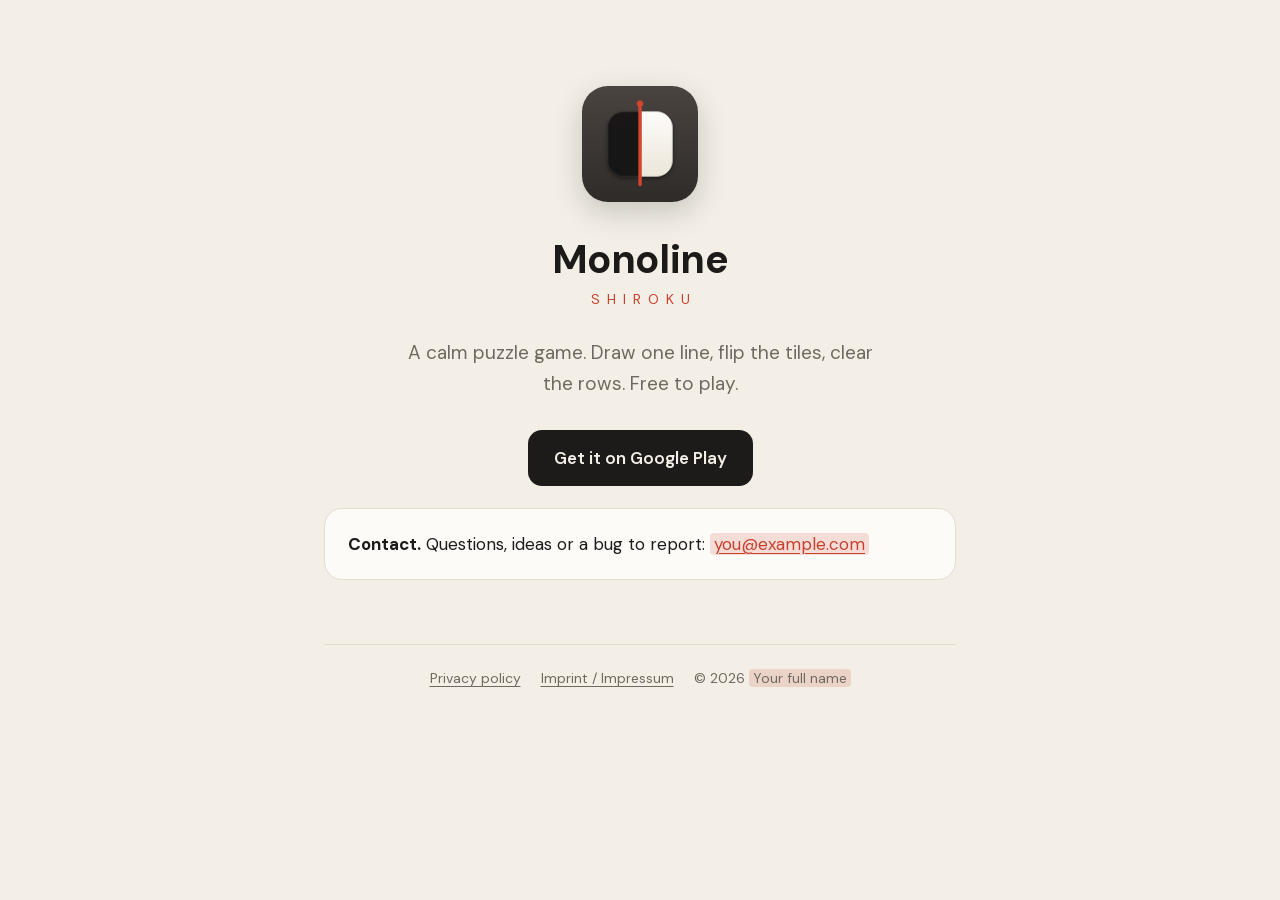
==== index.html @ 10d07a98 "Add files via upload" ====
<!DOCTYPE html>
<html lang="en">
<head>
<meta charset="utf-8">
<meta name="viewport" content="width=device-width, initial-scale=1">
<title>Monoline – Shiroku</title>
<meta name="description" content="A calm puzzle game about drawing one line and flipping tiles.">
<link rel="icon" type="image/svg+xml" href="favicon.svg">
<link rel="stylesheet" href="style.css">
</head>
<body>
<main>
  <section class="hero">
    <img src="icon.png" alt="Monoline – Shiroku app icon">
    <h1>Monoline</h1>
    <div class="sub">Shiroku</div>
    <p class="lead">A calm puzzle game. Draw one line, flip the tiles, clear the rows. Free to play.</p>
    <a class="button" href="#" id="playLink">Get it on Google Play</a>
  </section>
  <div class="card">
    <p><strong>Contact.</strong> Questions, ideas or a bug to report: <a href="mailto:you@example.com" class="fill">you@example.com</a></p>
  </div>
  <footer>
    <a href="privacy.html">Privacy policy</a>
    <a href="imprint.html">Imprint / Impressum</a>
    <span>© 2026 <span class="fill">Your full name</span></span>
  </footer>
</main>
</body>
</html>
---- style.css ----
@font-face { font-family: "DM Sans"; src: url(fonts/dm-sans.woff) format("woff"); font-weight: 400 800; font-display: swap; }
:root { --bg: #f3efe6; --text: #1c1b1a; --muted: #6f6a61; --line: #c8402f; --soft: #e2dccf; --card: #fcfbf8; }
@media (prefers-color-scheme: dark) { :root { --bg: #151413; --text: #ece8df; --muted: #a39d92; --line: #e0533f; --soft: #2b2927; --card: #1d1c1a; } }
* { box-sizing: border-box; }
html { -webkit-text-size-adjust: 100%; }
body { margin: 0; background: var(--bg); color: var(--text); font: 17px/1.65 "DM Sans", system-ui, -apple-system, "Segoe UI", sans-serif; }
main { max-width: 680px; margin: 0 auto; padding: 56px 24px 80px; }
a { color: var(--line); text-underline-offset: 3px; }
h1 { font-size: 34px; line-height: 1.15; letter-spacing: -.01em; margin: 0 0 6px; }
h2 { font-size: 19px; margin: 40px 0 8px; }
p, li { margin: 0 0 12px; }
ul { padding-left: 20px; }
.meta { color: var(--muted); font-size: 15px; margin-bottom: 32px; }
.back { display: inline-block; margin-bottom: 36px; font-size: 15px; text-decoration: none; }
.fill { background: color-mix(in srgb, var(--line) 16%, transparent); border-radius: 4px; padding: 0 4px; }
.card { background: var(--card); border-radius: 18px; padding: 22px 24px; box-shadow: inset 0 0 0 1px var(--soft); margin: 22px 0; }
.card p:last-child { margin: 0; }
.hero { text-align: center; padding-top: 30px; }
.hero img { width: 116px; height: 116px; border-radius: 26px; box-shadow: 0 10px 30px rgba(0,0,0,.18); }
.hero h1 { margin-top: 26px; font-size: 40px; }
.sub { color: var(--line); letter-spacing: .5em; text-transform: uppercase; font-size: 14px; padding-left: .5em; margin-bottom: 26px; }
.lead { font-size: 19px; color: var(--muted); max-width: 470px; margin: 0 auto 30px; }
.button { display: inline-block; background: var(--text); color: var(--bg); text-decoration: none; font-weight: 600; padding: 14px 26px; border-radius: 14px; }
footer { margin-top: 64px; padding-top: 22px; border-top: 1px solid var(--soft); color: var(--muted); font-size: 14px; display: flex; gap: 20px; flex-wrap: wrap; justify-content: center; }
footer a { color: var(--muted); }
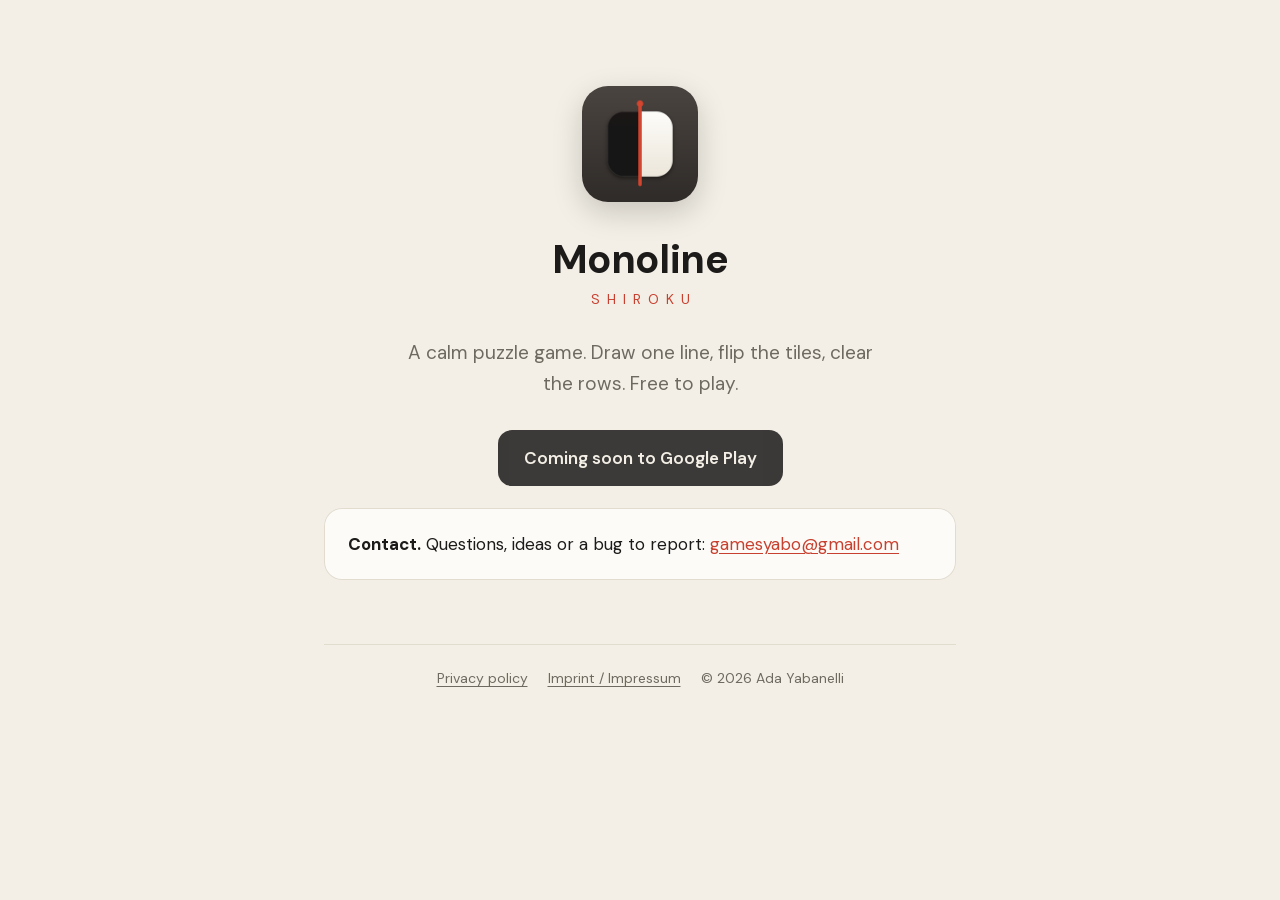
==== commit 4817d8df: "Add files via upload" ====
--- a/index.html
+++ b/index.html
@@ -15,15 +15,15 @@
     <h1>Monoline</h1>
     <div class="sub">Shiroku</div>
     <p class="lead">A calm puzzle game. Draw one line, flip the tiles, clear the rows. Free to play.</p>
-    <a class="button" href="#" id="playLink">Get it on Google Play</a>
+    <span class="button soon">Coming soon to Google Play</span>
   </section>
   <div class="card">
-    <p><strong>Contact.</strong> Questions, ideas or a bug to report: <a href="mailto:you@example.com" class="fill">you@example.com</a></p>
+    <p><strong>Contact.</strong> Questions, ideas or a bug to report: <a href="mailto:gamesyabo@gmail.com">gamesyabo@gmail.com</a></p>
   </div>
   <footer>
     <a href="privacy.html">Privacy policy</a>
     <a href="imprint.html">Imprint / Impressum</a>
-    <span>© 2026 <span class="fill">Your full name</span></span>
+    <span>© 2026 Ada Yabanelli</span>
   </footer>
 </main>
 </body>
--- a/style.css
+++ b/style.css
@@ -20,6 +20,7 @@
 .hero h1 { margin-top: 26px; font-size: 40px; }
 .sub { color: var(--line); letter-spacing: .5em; text-transform: uppercase; font-size: 14px; padding-left: .5em; margin-bottom: 26px; }
 .lead { font-size: 19px; color: var(--muted); max-width: 470px; margin: 0 auto 30px; }
+.button.soon { opacity: .85; cursor: default; }
 .button { display: inline-block; background: var(--text); color: var(--bg); text-decoration: none; font-weight: 600; padding: 14px 26px; border-radius: 14px; }
 footer { margin-top: 64px; padding-top: 22px; border-top: 1px solid var(--soft); color: var(--muted); font-size: 14px; display: flex; gap: 20px; flex-wrap: wrap; justify-content: center; }
 footer a { color: var(--muted); }
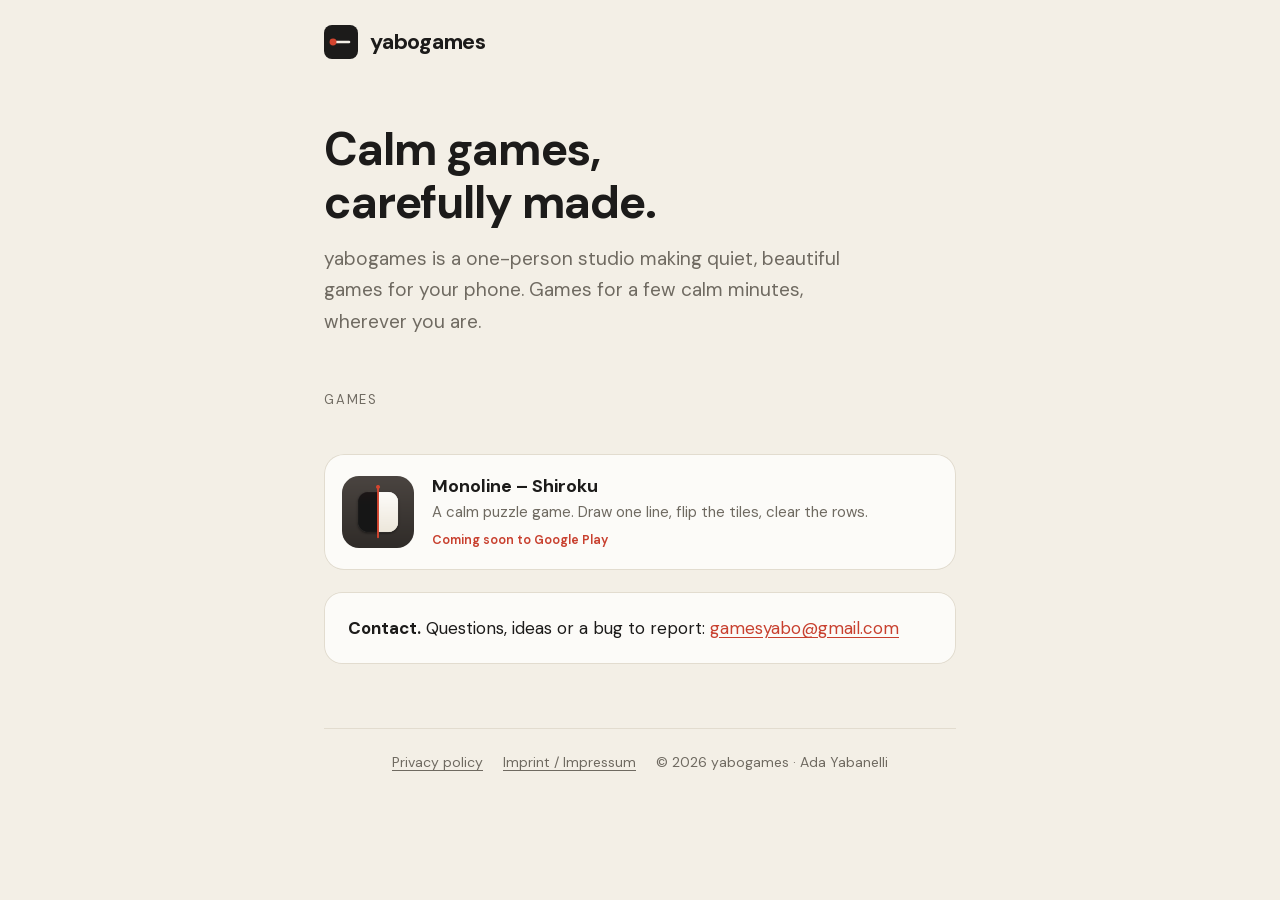
==== commit a328ecd1: "Add files via upload" ====
--- a/index.html
+++ b/index.html
@@ -3,27 +3,33 @@
 <head>
 <meta charset="utf-8">
 <meta name="viewport" content="width=device-width, initial-scale=1">
-<title>Monoline – Shiroku</title>
-<meta name="description" content="A calm puzzle game about drawing one line and flipping tiles.">
+<title>yabogames</title>
+<meta name="description" content="yabogames is a one-person game studio making calm, carefully made games for your phone.">
 <link rel="icon" type="image/svg+xml" href="favicon.svg">
 <link rel="stylesheet" href="style.css">
 </head>
 <body>
-<main>
-  <section class="hero">
-    <img src="icon.png" alt="Monoline – Shiroku app icon">
-    <h1>Monoline</h1>
-    <div class="sub">Shiroku</div>
-    <p class="lead">A calm puzzle game. Draw one line, flip the tiles, clear the rows. Free to play.</p>
-    <span class="button soon">Coming soon to Google Play</span>
-  </section>
+<main class="studio">
+  <a class="brand" href="index.html"><img src="favicon.svg" alt="" width="34" height="34">yabogames</a>
+  <h1>Calm games,<br>carefully made.</h1>
+  <p class="lead">yabogames is a one-person studio making quiet, beautiful games for your phone. Games for a few calm minutes, wherever you are.</p>
+
+  <p class="label">Games</p>
+  <div class="games">
+    <a class="game" href="monoline/">
+      <img src="monoline/icon.png" alt="Monoline – Shiroku icon">
+      <div><b>Monoline – Shiroku</b><span>A calm puzzle game. Draw one line, flip the tiles, clear the rows.</span><em>Coming soon to Google Play</em></div>
+    </a>
+  </div>
+
   <div class="card">
     <p><strong>Contact.</strong> Questions, ideas or a bug to report: <a href="mailto:gamesyabo@gmail.com">gamesyabo@gmail.com</a></p>
   </div>
+
   <footer>
     <a href="privacy.html">Privacy policy</a>
     <a href="imprint.html">Imprint / Impressum</a>
-    <span>© 2026 Ada Yabanelli</span>
+    <span>© 2026 yabogames · Ada Yabanelli</span>
   </footer>
 </main>
 </body>
--- a/style.css
+++ b/style.css
@@ -24,3 +24,16 @@
 .button { display: inline-block; background: var(--text); color: var(--bg); text-decoration: none; font-weight: 600; padding: 14px 26px; border-radius: 14px; }
 footer { margin-top: 64px; padding-top: 22px; border-top: 1px solid var(--soft); color: var(--muted); font-size: 14px; display: flex; gap: 20px; flex-wrap: wrap; justify-content: center; }
 footer a { color: var(--muted); }
+.brand { display: inline-flex; align-items: center; gap: 12px; font-weight: 700; font-size: 22px; letter-spacing: -.01em; color: var(--text); text-decoration: none; }
+.brand svg { width: 34px; height: 34px; }
+.studio { padding-top: 24px; }
+.studio h1 { font-size: 46px; letter-spacing: -.025em; margin: 56px 0 14px; }
+.studio .lead { margin: 0 0 8px; text-align: left; max-width: 520px; }
+.games { display: grid; gap: 14px; margin-top: 44px; }
+.game { display: flex; align-items: center; gap: 18px; padding: 18px; border-radius: 20px; background: var(--card); box-shadow: inset 0 0 0 1px var(--soft); color: var(--text); text-decoration: none; transition: transform .2s; }
+.game:hover { transform: translateY(-2px); }
+.game img { width: 72px; height: 72px; border-radius: 17px; flex: none; }
+.game b { display: block; font-size: 18px; }
+.game span { display: block; color: var(--muted); font-size: 15px; line-height: 1.45; }
+.game em { display: inline-block; margin-top: 6px; font-style: normal; font-size: 12.5px; font-weight: 600; color: var(--line); }
+.label { color: var(--muted); font-size: 13px; letter-spacing: .14em; text-transform: uppercase; margin: 52px 0 0; }
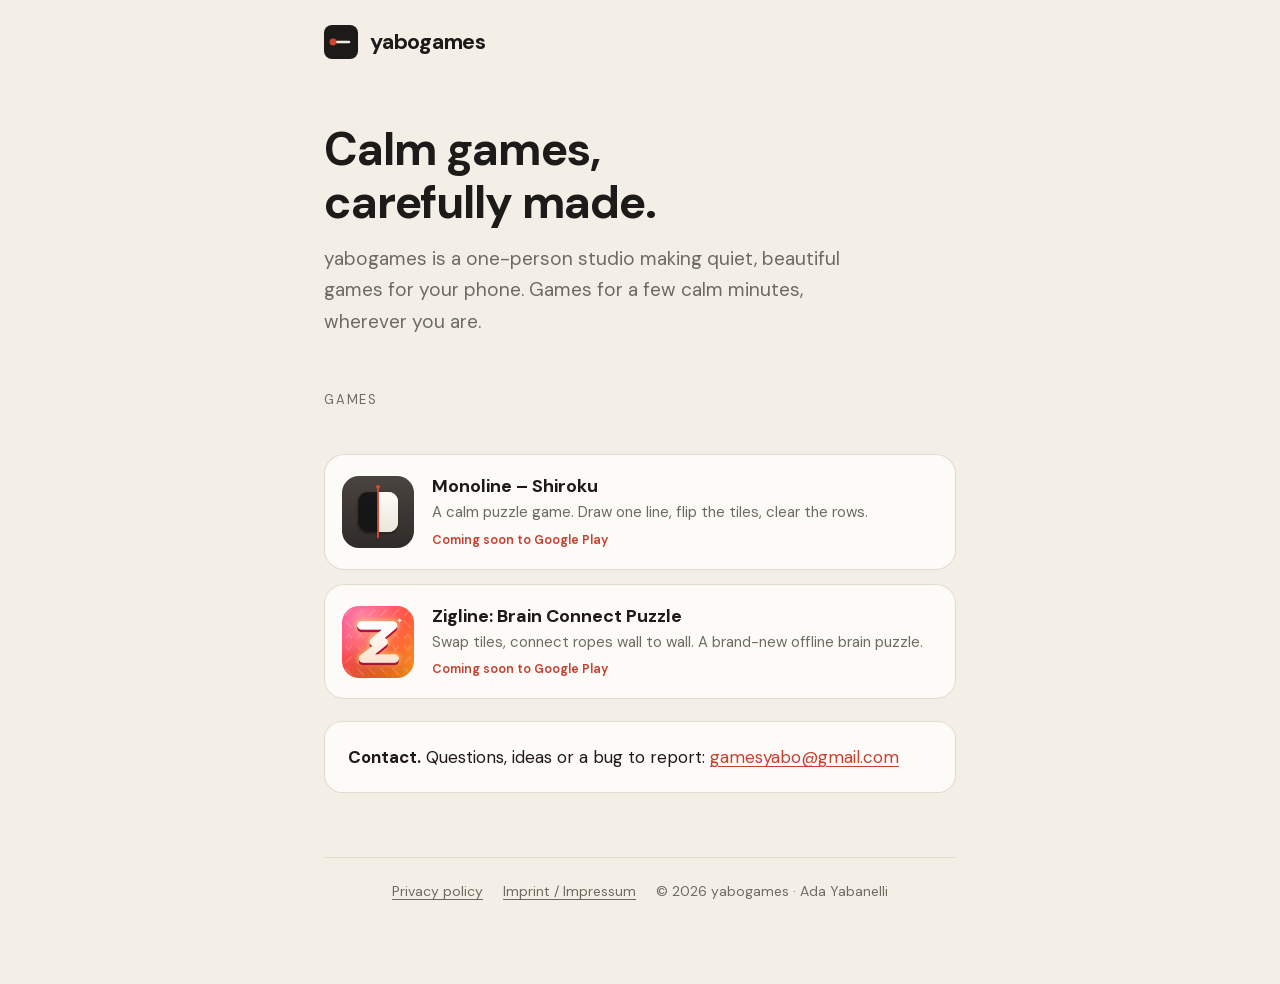
==== commit 5e128b1d: "Add files via upload" ====
--- a/index.html
+++ b/index.html
@@ -20,6 +20,10 @@
       <img src="monoline/icon.png" alt="Monoline – Shiroku icon">
       <div><b>Monoline – Shiroku</b><span>A calm puzzle game. Draw one line, flip the tiles, clear the rows.</span><em>Coming soon to Google Play</em></div>
     </a>
+    <a class="game" href="zigline/">
+      <img src="zigline/icon.png" alt="Zigline: Brain Connect Puzzle icon">
+      <div><b>Zigline: Brain Connect Puzzle</b><span>Swap tiles, connect ropes wall to wall. A brand-new offline brain puzzle.</span><em>Coming soon to Google Play</em></div>
+    </a>
   </div>
 
   <div class="card">
--- a/style.css
+++ b/style.css
@@ -37,3 +37,9 @@
 .game span { display: block; color: var(--muted); font-size: 15px; line-height: 1.45; }
 .game em { display: inline-block; margin-top: 6px; font-style: normal; font-size: 12.5px; font-weight: 600; color: var(--line); }
 .label { color: var(--muted); font-size: 13px; letter-spacing: .14em; text-transform: uppercase; margin: 52px 0 0; }
+.game-policy h3 { font-size: 17px; margin: 0 0 10px; }
+.game-policy h3 small { font-weight: 400; color: var(--muted); font-size: 14px; }
+.game-policy ul { margin: 0; }
+.game-policy li:last-child { margin-bottom: 0; }
+.zigline { --line: #EE3A7C; }
+.zigline .button { background: linear-gradient(110deg, #FF2E88, #FF5A3C 55%, #FF9A1A); color: #fff; }
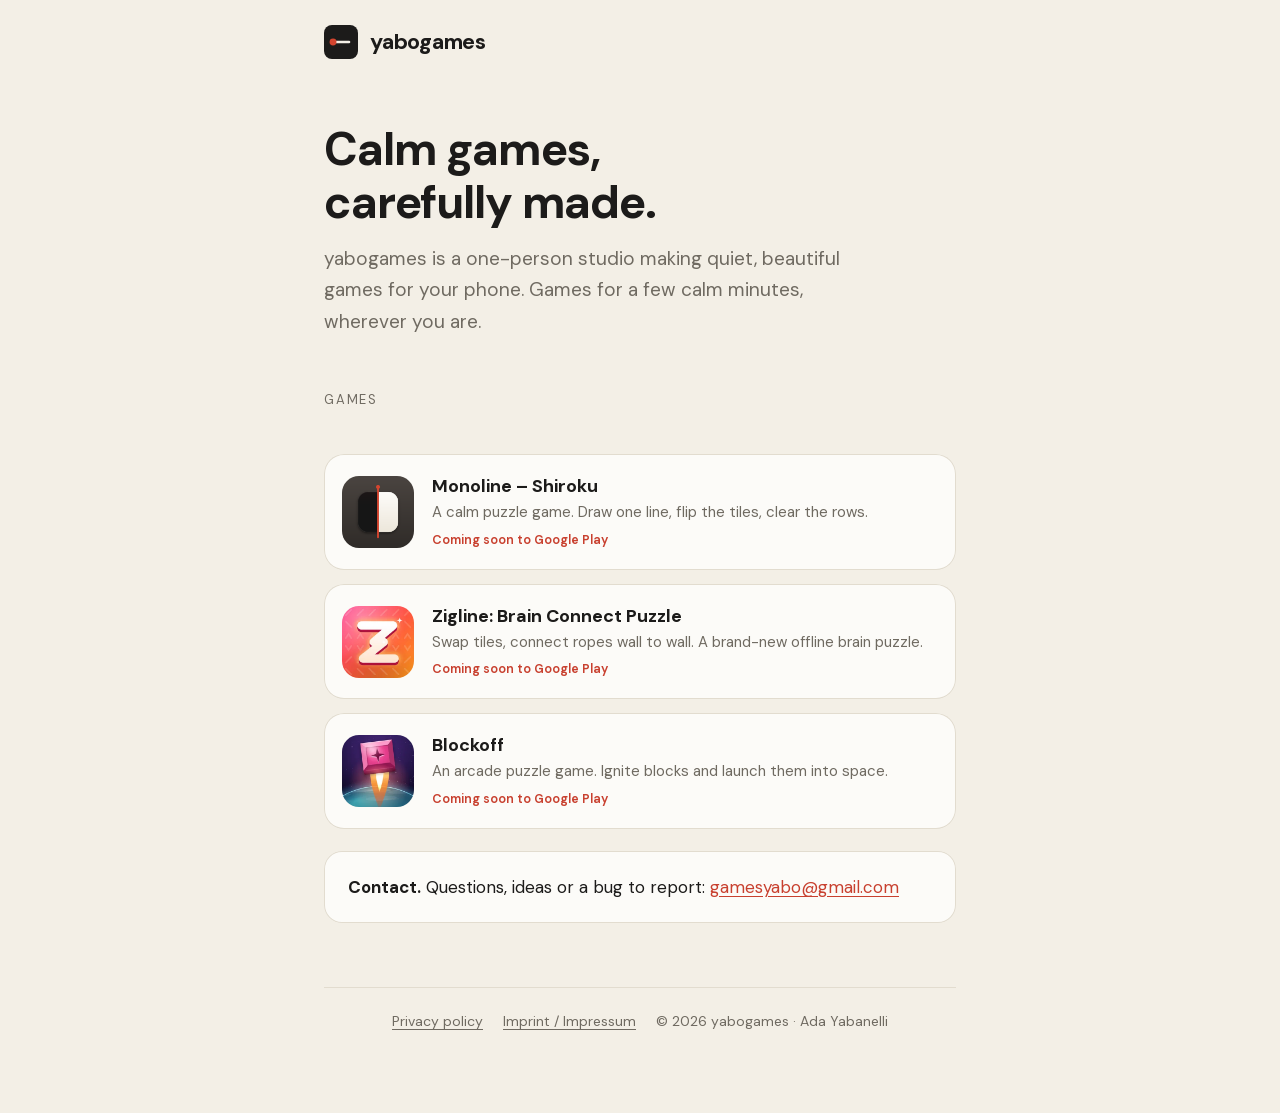
==== commit 011e2fb8: "Add files via upload" ====
--- a/index.html
+++ b/index.html
@@ -24,6 +24,10 @@
       <img src="zigline/icon.png" alt="Zigline: Brain Connect Puzzle icon">
       <div><b>Zigline: Brain Connect Puzzle</b><span>Swap tiles, connect ropes wall to wall. A brand-new offline brain puzzle.</span><em>Coming soon to Google Play</em></div>
     </a>
+    <a class="game" href="blockoff/">
+      <img src="blockoff/icon.png" alt="Blockoff icon">
+      <div><b>Blockoff</b><span>An arcade puzzle game. Ignite blocks and launch them into space.</span><em>Coming soon to Google Play</em></div>
+    </a>
   </div>
 
   <div class="card">
--- a/style.css
+++ b/style.css
@@ -43,3 +43,5 @@
 .game-policy li:last-child { margin-bottom: 0; }
 .zigline { --line: #EE3A7C; }
 .zigline .button { background: linear-gradient(110deg, #FF2E88, #FF5A3C 55%, #FF9A1A); color: #fff; }
+.blockoff { --line: #E0478F; }
+.blockoff .button { background: linear-gradient(110deg, #351F62, #8A2E86 50%, #EF5BA1); color: #fff; }
